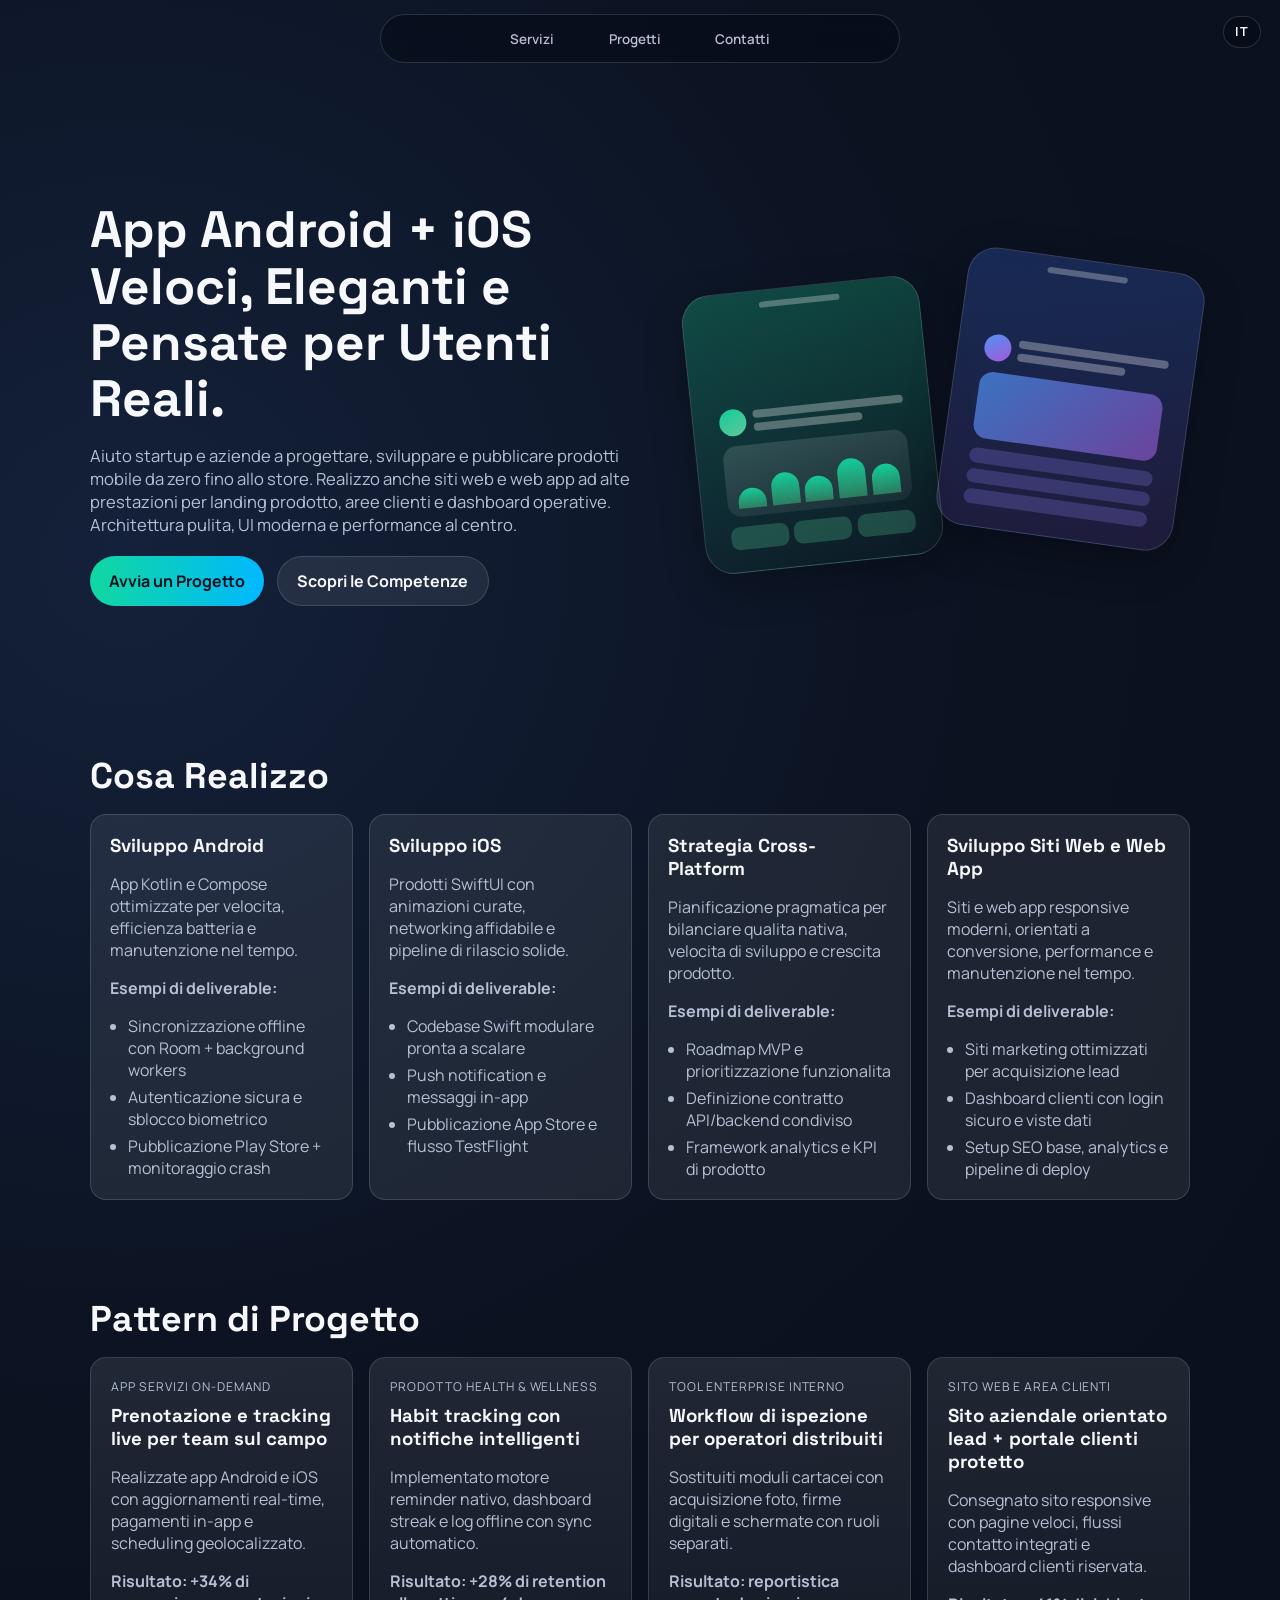
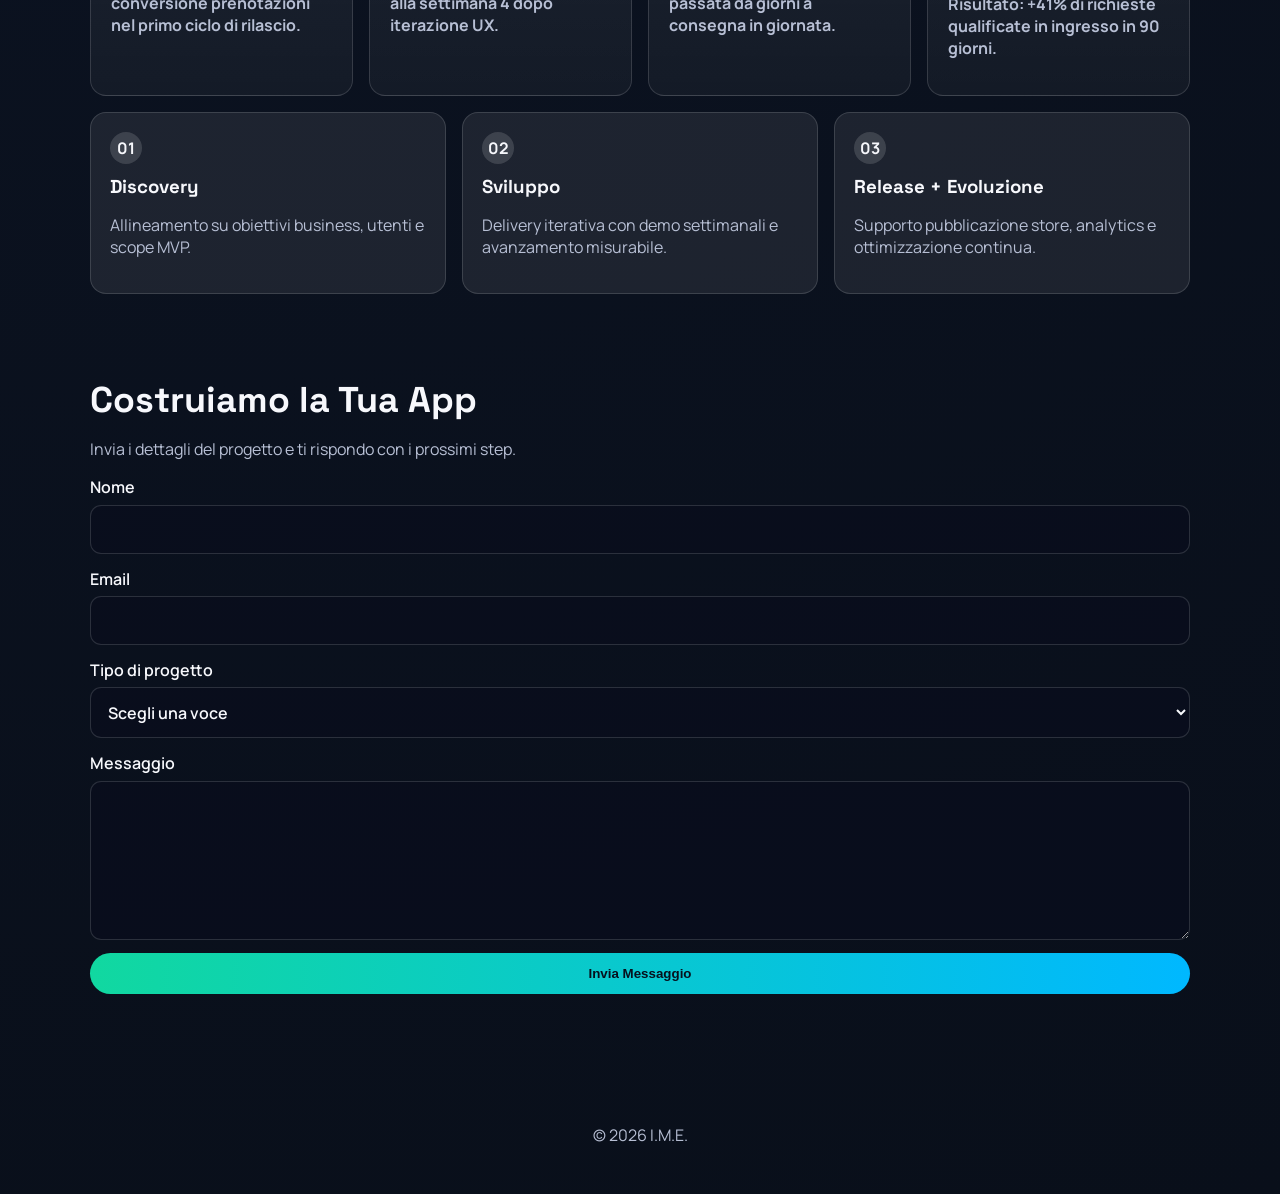
==== it.html @ bee55f02 "Initial portfolio site setup" ====
﻿<!DOCTYPE html>
<html lang="it">
<head>
  <meta charset="UTF-8" />
  <meta name="viewport" content="width=device-width, initial-scale=1.0" />
  <title>Ingegnere Mobile Freelance | Android + iOS</title>
  <meta name="description" content="Ingegnere software mobile freelance per app Android e iOS ad alte prestazioni." />
  <link rel="canonical" href="https://your-domain.com/it.html" />
  <link rel="alternate" hreflang="en" href="https://your-domain.com/index.html" />
  <link rel="alternate" hreflang="it" href="https://your-domain.com/it.html" />
  <link rel="alternate" hreflang="x-default" href="https://your-domain.com/index.html" />
  <link rel="preconnect" href="https://fonts.googleapis.com" />
  <link rel="preconnect" href="https://fonts.gstatic.com" crossorigin />
  <link href="https://fonts.googleapis.com/css2?family=Space+Grotesk:wght@400;500;700&family=Manrope:wght@400;500;700&display=swap" rel="stylesheet" />
  <link rel="stylesheet" href="styles.css" />
</head>
<body>
  <div class="backdrop" aria-hidden="true"></div>
  <details class="lang-drawer">
    <summary>IT</summary>
    <div class="lang-menu">
      <a href="index.html?lang=en">English</a>
      <a href="it.html?lang=it" aria-current="page">Italiano</a>
    </div>
  </details>

  <header class="site-header">
    <nav>
      <a href="#services">Servizi</a>
      <a href="#work">Progetti</a>
      <a href="#contact">Contatti</a>
    </nav>
  </header>

  <main id="home">
    <section class="hero">
      <div class="hero-copy">
        <h1>App Android + iOS Veloci, Eleganti e Pensate per Utenti Reali.</h1>
        <p>
          Aiuto startup e aziende a progettare, sviluppare e pubblicare prodotti mobile da zero fino allo store.
          Realizzo anche siti web e web app ad alte prestazioni per landing prodotto, aree clienti e dashboard operative.
          Architettura pulita, UI moderna e performance al centro.
        </p>
        <div class="hero-actions">
          <a class="btn btn-primary" href="#contact">Avvia un Progetto</a>
          <a class="btn btn-secondary" href="#services">Scopri le Competenze</a>
        </div>
      </div>
      <div class="hero-visual" aria-hidden="true">
        <div class="phone android">
          <div class="phone-ui">
            <div class="ui-header">
              <div class="ui-avatar"></div>
              <div class="ui-lines">
                <div class="ui-row"></div>
                <div class="ui-row short"></div>
              </div>
            </div>
            <div class="ui-chart">
              <span style="height: 38%"></span>
              <span style="height: 62%"></span>
              <span style="height: 48%"></span>
              <span style="height: 76%"></span>
              <span style="height: 58%"></span>
            </div>
            <div class="ui-pills">
              <div></div>
              <div></div>
              <div></div>
            </div>
          </div>
        </div>
        <div class="phone ios">
          <div class="phone-ui">
            <div class="ui-header">
              <div class="ui-avatar"></div>
              <div class="ui-lines">
                <div class="ui-row"></div>
                <div class="ui-row short"></div>
              </div>
            </div>
            <div class="ui-card"></div>
            <div class="ui-list">
              <div class="ui-list-item"></div>
              <div class="ui-list-item"></div>
              <div class="ui-list-item"></div>
            </div>
          </div>
        </div>
      </div>
    </section>

    <section id="services" class="section">
      <h2>Cosa Realizzo</h2>
      <div class="grid cards">
        <article class="card">
          <h3>Sviluppo Android</h3>
          <p>App Kotlin e Compose ottimizzate per velocita, efficienza batteria e manutenzione nel tempo.</p>
          <p class="example-title">Esempi di deliverable:</p>
          <ul>
            <li>Sincronizzazione offline con Room + background workers</li>
            <li>Autenticazione sicura e sblocco biometrico</li>
            <li>Pubblicazione Play Store + monitoraggio crash</li>
          </ul>
        </article>
        <article class="card">
          <h3>Sviluppo iOS</h3>
          <p>Prodotti SwiftUI con animazioni curate, networking affidabile e pipeline di rilascio solide.</p>
          <p class="example-title">Esempi di deliverable:</p>
          <ul>
            <li>Codebase Swift modulare pronta a scalare</li>
            <li>Push notification e messaggi in-app</li>
            <li>Pubblicazione App Store e flusso TestFlight</li>
          </ul>
        </article>
        <article class="card">
          <h3>Strategia Cross-Platform</h3>
          <p>Pianificazione pragmatica per bilanciare qualita nativa, velocita di sviluppo e crescita prodotto.</p>
          <p class="example-title">Esempi di deliverable:</p>
          <ul>
            <li>Roadmap MVP e prioritizzazione funzionalita</li>
            <li>Definizione contratto API/backend condiviso</li>
            <li>Framework analytics e KPI di prodotto</li>
          </ul>
        </article>
        <article class="card">
          <h3>Sviluppo Siti Web e Web App</h3>
          <p>Siti e web app responsive moderni, orientati a conversione, performance e manutenzione nel tempo.</p>
          <p class="example-title">Esempi di deliverable:</p>
          <ul>
            <li>Siti marketing ottimizzati per acquisizione lead</li>
            <li>Dashboard clienti con login sicuro e viste dati</li>
            <li>Setup SEO base, analytics e pipeline di deploy</li>
          </ul>
        </article>
      </div>
    </section>

    <section id="work" class="section section-accent">
      <h2>Pattern di Progetto</h2>
      <div class="grid work-samples">
        <article>
          <p class="work-kind">App Servizi On-demand</p>
          <h3>Prenotazione e tracking live per team sul campo</h3>
          <p>Realizzate app Android e iOS con aggiornamenti real-time, pagamenti in-app e scheduling geolocalizzato.</p>
          <p class="work-result">Risultato: +34% di conversione prenotazioni nel primo ciclo di rilascio.</p>
        </article>
        <article>
          <p class="work-kind">Prodotto Health & Wellness</p>
          <h3>Habit tracking con notifiche intelligenti</h3>
          <p>Implementato motore reminder nativo, dashboard streak e log offline con sync automatico.</p>
          <p class="work-result">Risultato: +28% di retention alla settimana 4 dopo iterazione UX.</p>
        </article>
        <article>
          <p class="work-kind">Tool Enterprise Interno</p>
          <h3>Workflow di ispezione per operatori distribuiti</h3>
          <p>Sostituiti moduli cartacei con acquisizione foto, firme digitali e schermate con ruoli separati.</p>
          <p class="work-result">Risultato: reportistica passata da giorni a consegna in giornata.</p>
        </article>
        <article>
          <p class="work-kind">Sito Web e Area Clienti</p>
          <h3>Sito aziendale orientato lead + portale clienti protetto</h3>
          <p>Consegnato sito responsive con pagine veloci, flussi contatto integrati e dashboard clienti riservata.</p>
          <p class="work-result">Risultato: +41% di richieste qualificate in ingresso in 90 giorni.</p>
        </article>
      </div>
      <div class="grid process">
        <article>
          <span>01</span>
          <h3>Discovery</h3>
          <p>Allineamento su obiettivi business, utenti e scope MVP.</p>
        </article>
        <article>
          <span>02</span>
          <h3>Sviluppo</h3>
          <p>Delivery iterativa con demo settimanali e avanzamento misurabile.</p>
        </article>
        <article>
          <span>03</span>
          <h3>Release + Evoluzione</h3>
          <p>Supporto pubblicazione store, analytics e ottimizzazione continua.</p>
        </article>
      </div>
    </section>

    <section id="contact" class="section contact">
      <h2>Costruiamo la Tua App</h2>
      <p>Invia i dettagli del progetto e ti rispondo con i prossimi step.</p>

      <form
        id="contact-form"
        class="contact-form"
        action="https://formsubmit.co/ajax/21b4b3515dfa294de6bba8d975dcc815"
        method="POST"
        novalidate
      >
        <label>
          Nome
          <input type="text" name="name" required />
        </label>
        <label>
          Email
          <input type="email" name="email" required />
        </label>
        <label>
          Tipo di progetto
          <select name="projectType" required>
            <option value="">Scegli una voce</option>
            <option>App Android</option>
            <option>App iOS</option>
            <option>App Android + iOS</option>
            <option>Sito Web / Web App</option>
            <option>Consulenza</option>
          </select>
        </label>
        <label>
          Messaggio
          <textarea name="message" rows="6" required></textarea>
        </label>
        <button type="submit" class="btn btn-primary" id="send-button">Invia Messaggio</button>
      </form>
      <p class="note" id="form-note"></p>
    </section>
  </main>

  <footer>
    <p>© <span id="year"></span> I.M.E.</p>
  </footer>

  <script src="script.js"></script>
</body>
</html>
---- styles.css ----
﻿:root {
  --bg: #0b1220;
  --surface: rgba(255, 255, 255, 0.08);
  --surface-strong: rgba(255, 255, 255, 0.14);
  --text: #f7f8fc;
  --muted: #b7bfd4;
  --brand: #11d8a0;
  --brand-2: #00b8ff;
  --line: rgba(255, 255, 255, 0.14);
  --shadow: 0 14px 40px rgba(0, 0, 0, 0.28);
}

* {
  box-sizing: border-box;
}

html,
body {
  margin: 0;
  padding: 0;
  background: radial-gradient(circle at 10% 20%, #14213a 0%, var(--bg) 35%, #090f1a 100%);
  color: var(--text);
  font-family: "Manrope", sans-serif;
  scroll-behavior: smooth;
}

body {
  padding-top: 0.9rem;
}

.backdrop {
  position: fixed;
  inset: 0;
  pointer-events: none;
  background:
    radial-gradient(circle at 15% 30%, rgba(17, 216, 160, 0.16), transparent 42%),
    radial-gradient(circle at 82% 15%, rgba(0, 184, 255, 0.16), transparent 40%);
  z-index: -1;
}

.lang-drawer {
  position: fixed;
  top: 1rem;
  right: 1.2rem;
  z-index: 20;
}

.lang-drawer > summary {
  list-style: none;
  cursor: pointer;
  border: 1px solid var(--line);
  background: rgba(7, 12, 24, 0.72);
  backdrop-filter: blur(10px);
  color: var(--text);
  border-radius: 999px;
  padding: 0.4rem 0.7rem;
  font-size: 0.78rem;
  font-weight: 700;
  letter-spacing: 0.05em;
}

.lang-drawer > summary::-webkit-details-marker {
  display: none;
}

.lang-menu {
  margin-top: 0.35rem;
  border: 1px solid var(--line);
  background: rgba(7, 12, 24, 0.9);
  border-radius: 0.7rem;
  padding: 0.35rem;
  display: grid;
  gap: 0.2rem;
  min-width: 7.5rem;
}

.lang-menu a {
  color: var(--muted);
  text-decoration: none;
  font-size: 0.82rem;
  border-radius: 0.5rem;
  padding: 0.38rem 0.5rem;
}

.lang-menu a:hover,
.lang-menu a[aria-current="page"] {
  background: rgba(255, 255, 255, 0.1);
  color: var(--text);
}

.site-header {
  width: min(520px, 92vw);
  margin: 0 auto;
  padding: 0.55rem 0.8rem;
  border: 1px solid var(--line);
  background: rgba(7, 12, 24, 0.65);
  backdrop-filter: blur(12px);
  border-radius: 999px;
  display: flex;
  justify-content: center;
  align-items: center;
  gap: 0.6rem;
  position: sticky;
  top: 0.9rem;
  z-index: 10;
}

nav {
  display: flex;
  gap: 1.3rem;
}

nav a {
  color: var(--muted);
  text-decoration: none;
  font-weight: 600;
  font-size: 0.84rem;
  padding: 0.35rem 1.05rem;
  border-radius: 999px;
}

nav a:hover {
  color: var(--text);
  background: rgba(255, 255, 255, 0.08);
}

main,
footer {
  width: min(1100px, 92vw);
  margin: 0 auto;
}

.hero {
  min-height: 72vh;
  display: grid;
  gap: 2rem;
  align-items: center;
  grid-template-columns: 1.15fr 1fr;
  padding: 4rem 0 2.5rem;
}

.kicker {
  color: var(--brand);
  font-family: "Space Grotesk", sans-serif;
  text-transform: uppercase;
  letter-spacing: 0.1em;
  font-weight: 700;
  font-size: 0.8rem;
}

h1,
h2,
h3 {
  font-family: "Space Grotesk", sans-serif;
  margin: 0;
}

h1 {
  margin-top: 0.6rem;
  font-size: clamp(2rem, 4vw, 3.5rem);
  line-height: 1.1;
}

.hero-copy p {
  max-width: 62ch;
  color: var(--muted);
  font-size: 1.04rem;
}

.hero-actions {
  display: flex;
  gap: 0.8rem;
  flex-wrap: wrap;
  margin-top: 1.25rem;
}

.btn {
  border-radius: 999px;
  border: 1px solid var(--line);
  padding: 0.8rem 1.2rem;
  text-decoration: none;
  color: var(--text);
  font-weight: 700;
  display: inline-flex;
  align-items: center;
  justify-content: center;
  cursor: pointer;
}

.btn-primary {
  background: linear-gradient(92deg, var(--brand), var(--brand-2));
  color: #07101d;
  border: none;
}

.btn-secondary {
  background: var(--surface);
}

.hero-visual {
  display: grid;
  gap: 1.2rem;
  justify-content: center;
  grid-template-columns: repeat(2, minmax(120px, 1fr));
}

.phone {
  min-height: 280px;
  border-radius: 1.8rem;
  border: 1px solid var(--line);
  background: linear-gradient(170deg, rgba(255, 255, 255, 0.18), rgba(255, 255, 255, 0.03));
  box-shadow: var(--shadow);
  display: flex;
  align-items: flex-end;
  justify-content: center;
  padding-bottom: 1.4rem;
  font-family: "Space Grotesk", sans-serif;
  font-size: 1.15rem;
  font-weight: 700;
  position: relative;
  overflow: hidden;
}

.phone::before {
  content: "";
  position: absolute;
  top: 0.7rem;
  left: 50%;
  transform: translateX(-50%);
  width: 34%;
  height: 0.35rem;
  border-radius: 999px;
  background: rgba(255, 255, 255, 0.28);
}

.phone-ui {
  width: 78%;
  margin-top: 2.1rem;
  display: grid;
  gap: 0.65rem;
}

.ui-header {
  display: flex;
  gap: 0.45rem;
  align-items: center;
}

.ui-avatar {
  width: 1.7rem;
  height: 1.7rem;
  border-radius: 50%;
  background: linear-gradient(150deg, rgba(17, 216, 160, 0.7), rgba(0, 184, 255, 0.7));
}

.ui-lines {
  flex: 1;
  display: grid;
  gap: 0.34rem;
}

.ui-row {
  height: 0.48rem;
  border-radius: 999px;
  background: rgba(255, 255, 255, 0.3);
}

.ui-row.short {
  width: 72%;
}

.ui-chart {
  height: 4.4rem;
  border-radius: 0.85rem;
  padding: 0.7rem 0.7rem 0.5rem;
  display: flex;
  align-items: flex-end;
  gap: 0.35rem;
  background: linear-gradient(170deg, rgba(255, 255, 255, 0.14), rgba(255, 255, 255, 0.05));
}

.ui-chart span {
  flex: 1;
  border-radius: 999px 999px 0 0;
  background: linear-gradient(180deg, rgba(17, 216, 160, 0.86), rgba(0, 184, 255, 0.65));
}

.ui-pills {
  display: grid;
  grid-template-columns: repeat(3, 1fr);
  gap: 0.35rem;
}

.ui-pills div {
  height: 1.4rem;
  border-radius: 0.55rem;
  background: rgba(255, 255, 255, 0.15);
}

.ui-card {
  height: 4.2rem;
  border-radius: 0.85rem;
  background: linear-gradient(130deg, rgba(17, 216, 160, 0.6), rgba(0, 184, 255, 0.5));
}

.ui-list {
  display: grid;
  gap: 0.35rem;
}

.ui-list-item {
  height: 0.92rem;
  border-radius: 999px;
  background: rgba(255, 255, 255, 0.22);
}

.android {
  transform: translateY(26px) rotate(-6deg);
  background: linear-gradient(170deg, rgba(27, 225, 155, 0.26), rgba(16, 82, 55, 0.1));
}

.android .ui-avatar {
  background: linear-gradient(150deg, rgba(17, 216, 160, 0.92), rgba(128, 255, 195, 0.72));
}

.android .ui-chart span {
  background: linear-gradient(180deg, rgba(17, 216, 160, 0.92), rgba(52, 154, 109, 0.7));
}

.android .ui-card {
  background: linear-gradient(130deg, rgba(17, 216, 160, 0.64), rgba(103, 250, 181, 0.44));
}

.android .ui-pills div,
.android .ui-list-item {
  background: rgba(106, 255, 186, 0.2);
}

.ios {
  transform: rotate(8deg);
  background: linear-gradient(170deg, rgba(63, 122, 255, 0.24), rgba(178, 98, 255, 0.12));
}

.ios .ui-avatar {
  background: linear-gradient(150deg, rgba(82, 157, 255, 0.92), rgba(201, 100, 255, 0.8));
}

.ios .ui-chart span {
  background: linear-gradient(180deg, rgba(79, 154, 255, 0.9), rgba(190, 109, 255, 0.66));
}

.ios .ui-card {
  background: linear-gradient(130deg, rgba(77, 154, 255, 0.66), rgba(193, 106, 255, 0.48));
}

.ios .ui-pills div,
.ios .ui-list-item {
  background: rgba(142, 134, 255, 0.24);
}

.section {
  padding: 2.6rem 0;
}

.section h2 {
  font-size: clamp(1.5rem, 2.8vw, 2.3rem);
}

.grid {
  display: grid;
  gap: 1rem;
}

.cards {
  grid-template-columns: repeat(auto-fit, minmax(210px, 1fr));
  margin-top: 1rem;
}

.card,
.process article {
  padding: 1.2rem;
  border: 1px solid var(--line);
  border-radius: 1rem;
  background: var(--surface);
}

.card h3,
.process h3 {
  margin-bottom: 0.55rem;
}

.card p,
.process p,
.section p {
  color: var(--muted);
}

.card ul {
  margin: 0.35rem 0 0;
  padding-left: 1.1rem;
  color: var(--muted);
}

.card li + li {
  margin-top: 0.3rem;
}

.example-title {
  margin-top: 0.75rem;
  font-weight: 700;
  color: #d8def0;
}

.section-accent {
  margin-top: 0.8rem;
}

.contact .note.error {
  color: #ffb3b3;
}

.work-samples {
  margin-top: 1rem;
  grid-template-columns: repeat(auto-fit, minmax(230px, 1fr));
}

.work-samples article {
  padding: 1.25rem;
  border: 1px solid var(--line);
  border-radius: 1rem;
  background: linear-gradient(180deg, rgba(255, 255, 255, 0.09), rgba(255, 255, 255, 0.04));
}

.work-kind {
  font-size: 0.76rem;
  text-transform: uppercase;
  letter-spacing: 0.08em;
  color: #8ad8ff;
  margin: 0 0 0.55rem;
}

.work-samples h3 {
  margin-bottom: 0.45rem;
}

.work-result {
  margin-top: 0.8rem;
  color: #d3ffef;
  font-weight: 700;
}

.process {
  margin-top: 1rem;
  grid-template-columns: repeat(auto-fit, minmax(210px, 1fr));
}

.process span {
  display: inline-flex;
  width: 2rem;
  height: 2rem;
  align-items: center;
  justify-content: center;
  border-radius: 999px;
  background: var(--surface-strong);
  margin-bottom: 0.7rem;
  font-weight: 700;
}

.contact-form {
  margin-top: 1rem;
  display: grid;
  gap: 0.85rem;
}

label {
  display: grid;
  gap: 0.42rem;
  font-weight: 600;
}

input,
select,
textarea {
  width: 100%;
  padding: 0.78rem 0.82rem;
  border-radius: 0.7rem;
  border: 1px solid var(--line);
  background: rgba(9, 14, 29, 0.7);
  color: var(--text);
  font: inherit;
}

textarea {
  resize: vertical;
}

.note {
  min-height: 1.2em;
  color: var(--muted);
  font-size: 0.92rem;
}

.btn:disabled {
  opacity: 0.7;
  cursor: not-allowed;
}

footer {
  padding: 1.6rem 0 2rem;
  color: var(--muted);
  text-align: center;
}

@media (max-width: 860px) {
  .hero {
    grid-template-columns: 1fr;
    padding-top: 2.8rem;
  }

  .hero-visual {
    width: min(460px, 100%);
    margin: 0 auto;
  }

  .site-header {
    border-radius: 1rem;
  }
}

@media (max-width: 540px) {
  .lang-drawer {
    top: 4.5rem;
    right: 0.8rem;
  }

  .lang-drawer > summary {
    padding: 0.35rem 0.62rem;
    font-size: 0.74rem;
  }

  .site-header {
    width: min(360px, 92vw);
    padding: 0.5rem 0.65rem;
  }

  nav {
    width: 100%;
    justify-content: center;
    gap: 0.85rem;
  }

  nav a {
    font-size: 0.79rem;
    padding: 0.3rem 0.8rem;
  }

  .phone {
    min-height: 240px;
  }
}
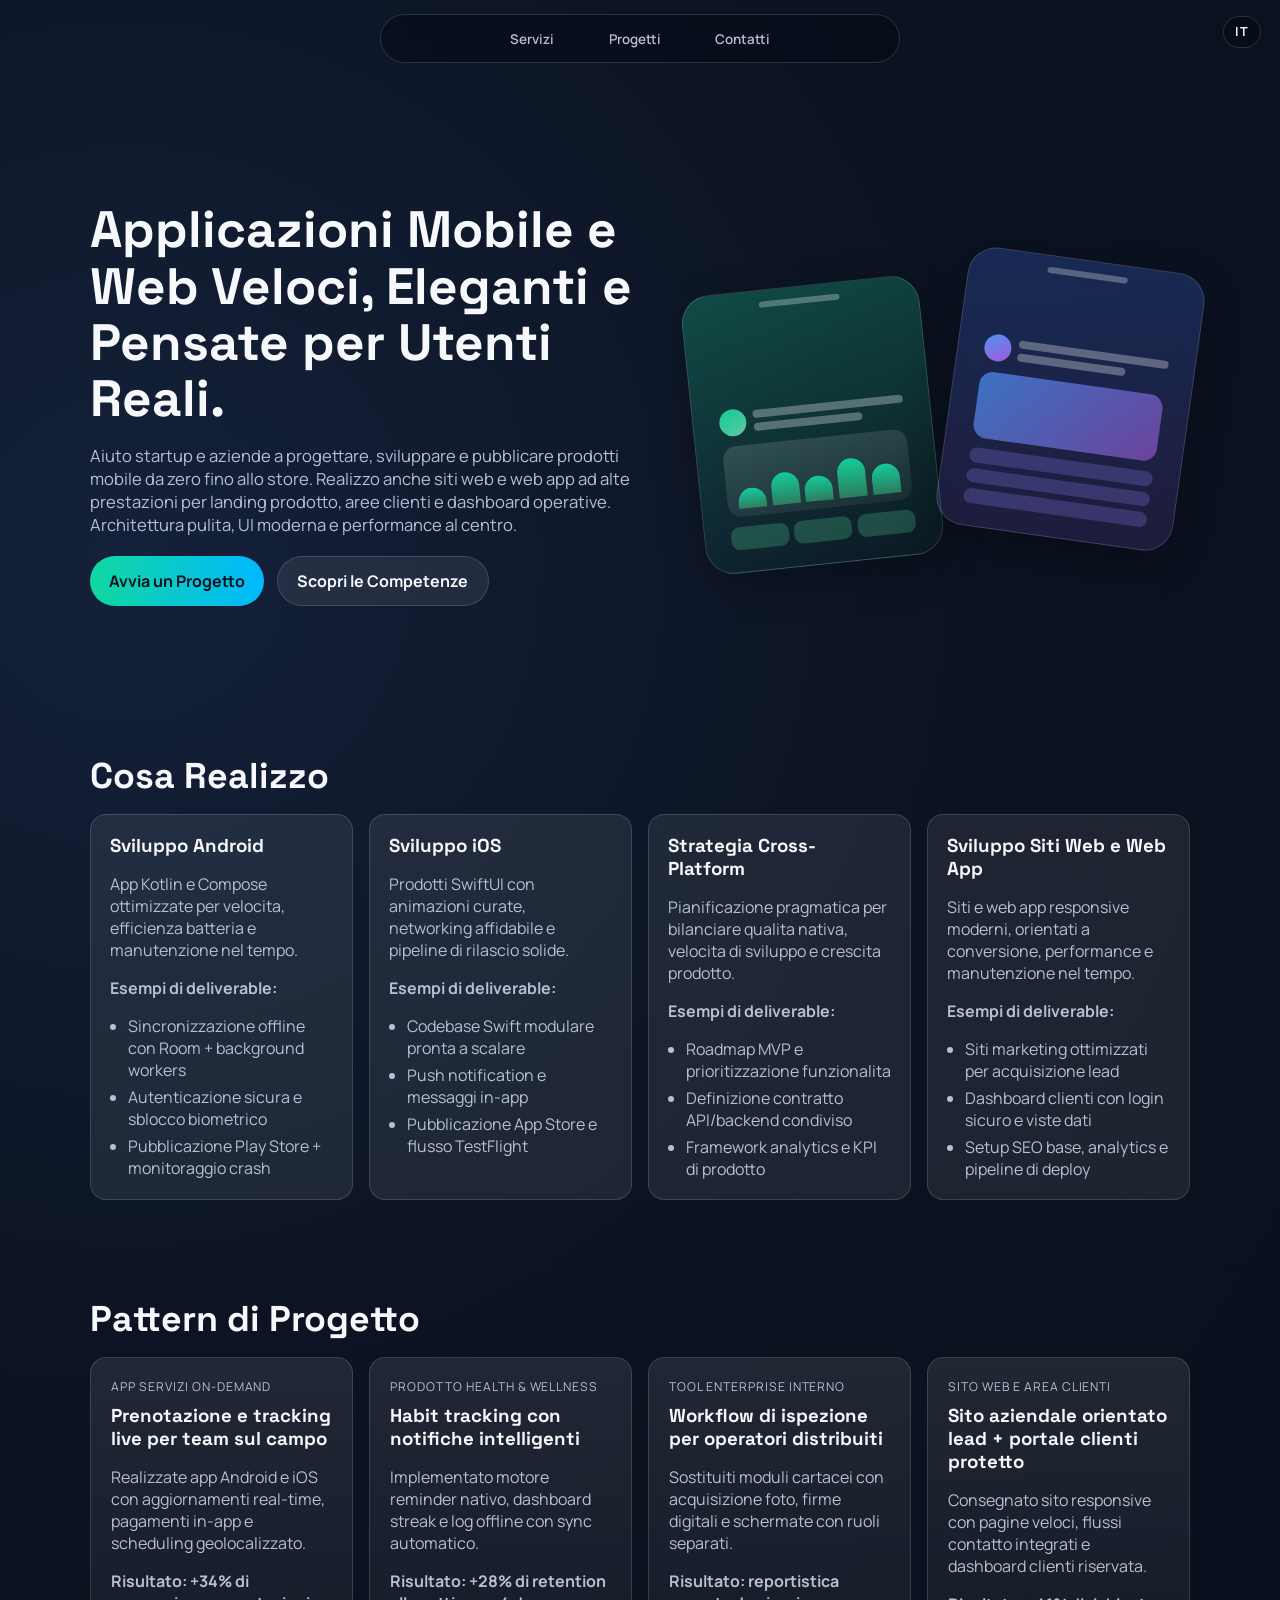
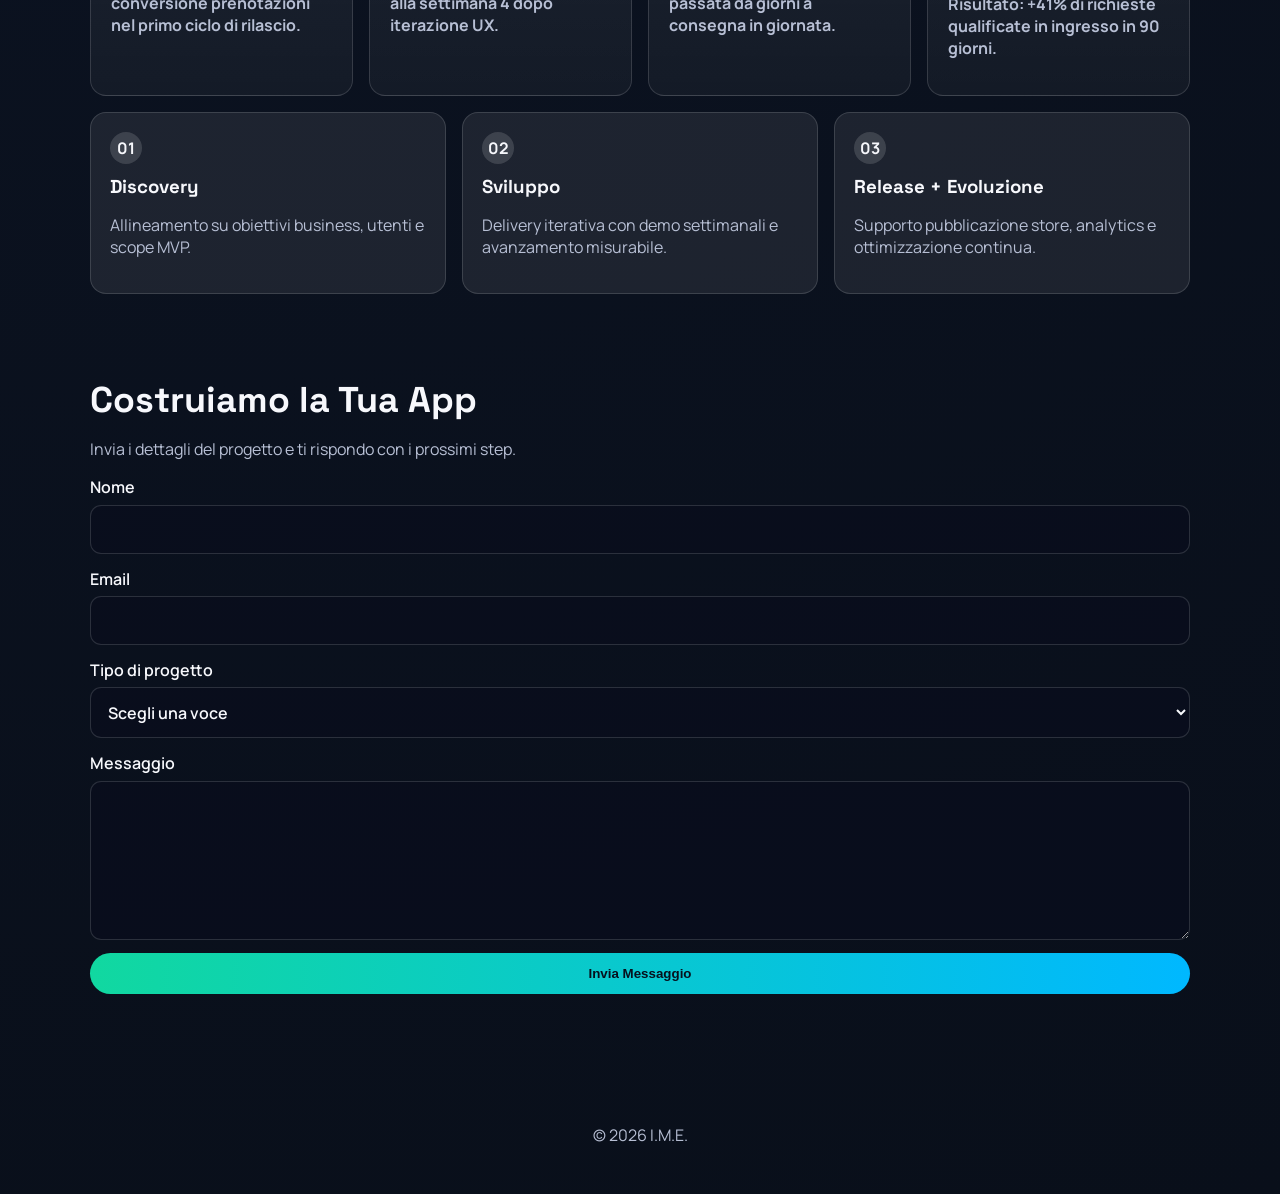
==== commit 4342e987: "Update hero titles for mobile and web apps" ====
--- a/it.html
+++ b/it.html
@@ -3,7 +3,7 @@
 <head>
   <meta charset="UTF-8" />
   <meta name="viewport" content="width=device-width, initial-scale=1.0" />
-  <title>Ingegnere Mobile Freelance | Android + iOS</title>
+  <title>Mobile | Web Freelance</title>
   <meta name="description" content="Ingegnere software mobile freelance per app Android e iOS ad alte prestazioni." />
   <link rel="canonical" href="https://your-domain.com/it.html" />
   <link rel="alternate" hreflang="en" href="https://your-domain.com/index.html" />
@@ -35,7 +35,7 @@
   <main id="home">
     <section class="hero">
       <div class="hero-copy">
-        <h1>App Android + iOS Veloci, Eleganti e Pensate per Utenti Reali.</h1>
+        <h1>Applicazioni Mobile e Web Veloci, Eleganti e Pensate per Utenti Reali.</h1>
         <p>
           Aiuto startup e aziende a progettare, sviluppare e pubblicare prodotti mobile da zero fino allo store.
           Realizzo anche siti web e web app ad alte prestazioni per landing prodotto, aree clienti e dashboard operative.
@@ -230,3 +230,4 @@
   <script src="script.js"></script>
 </body>
 </html>
+
